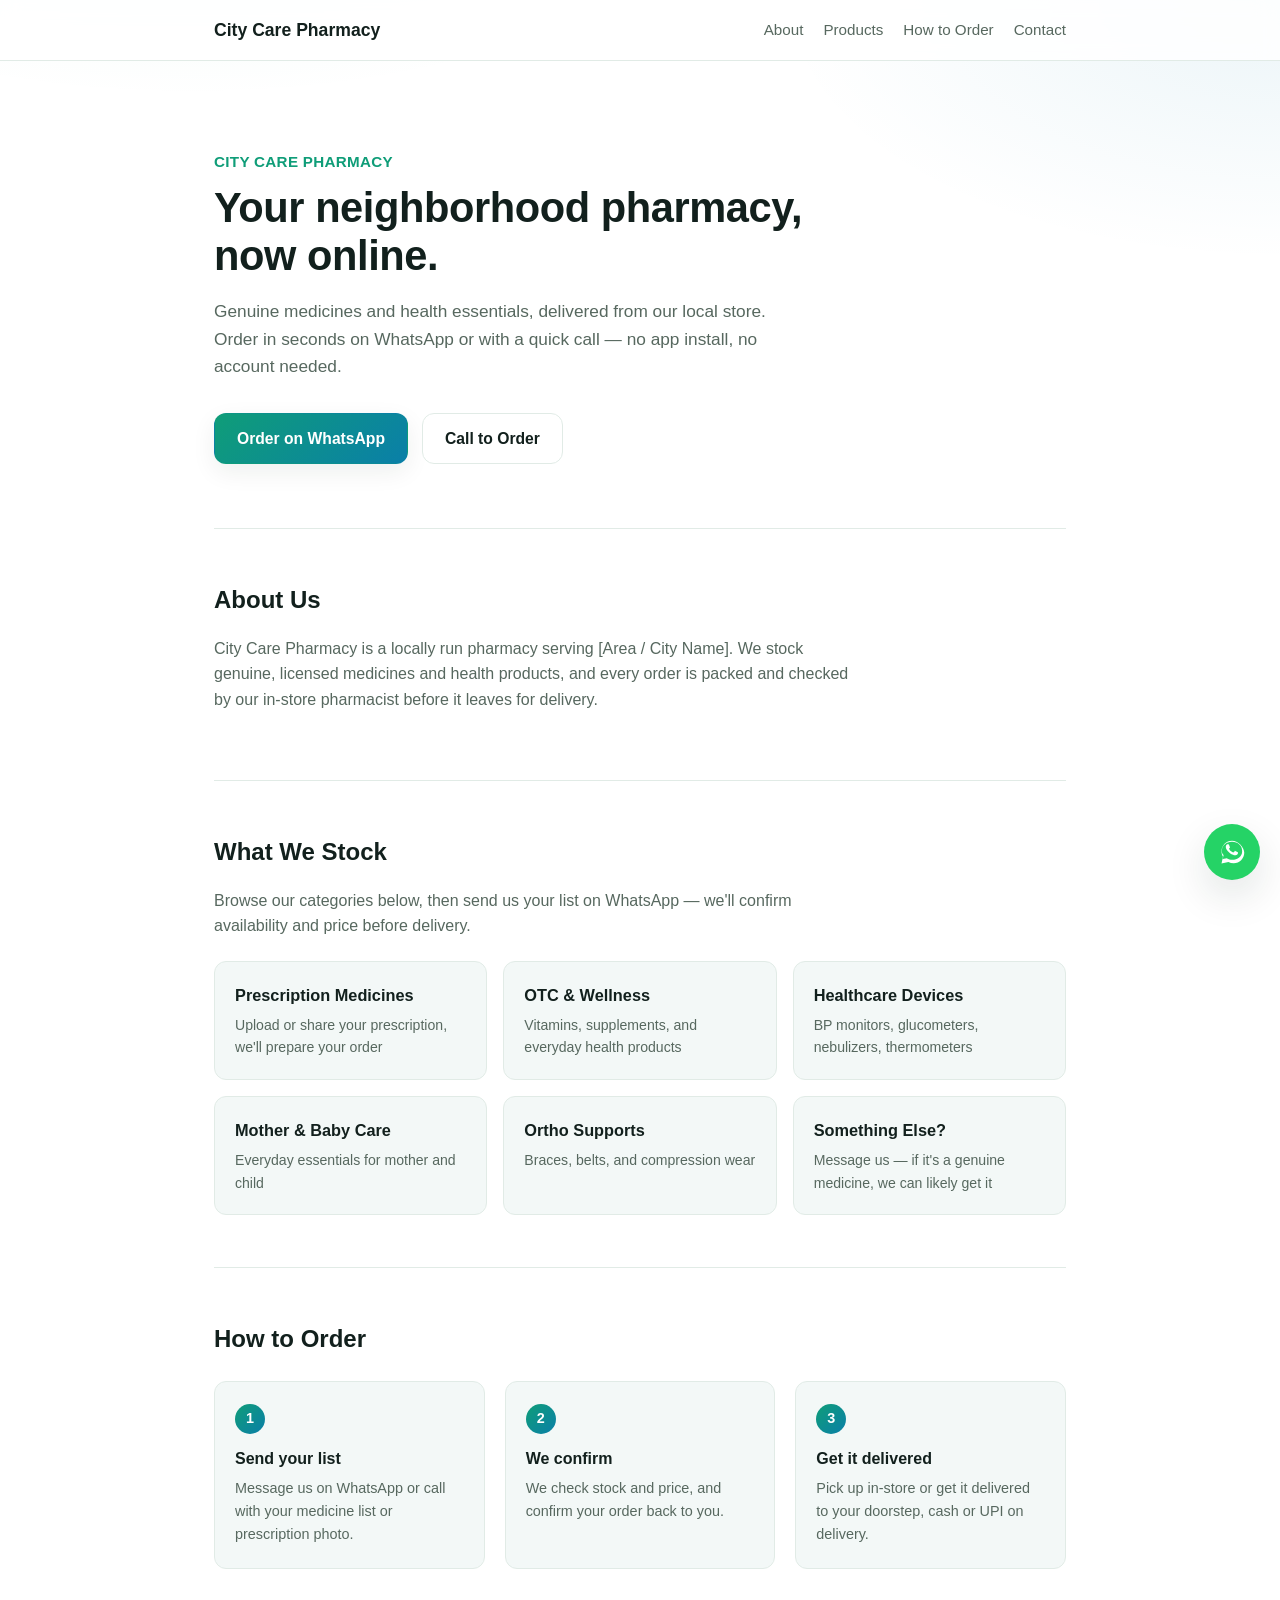
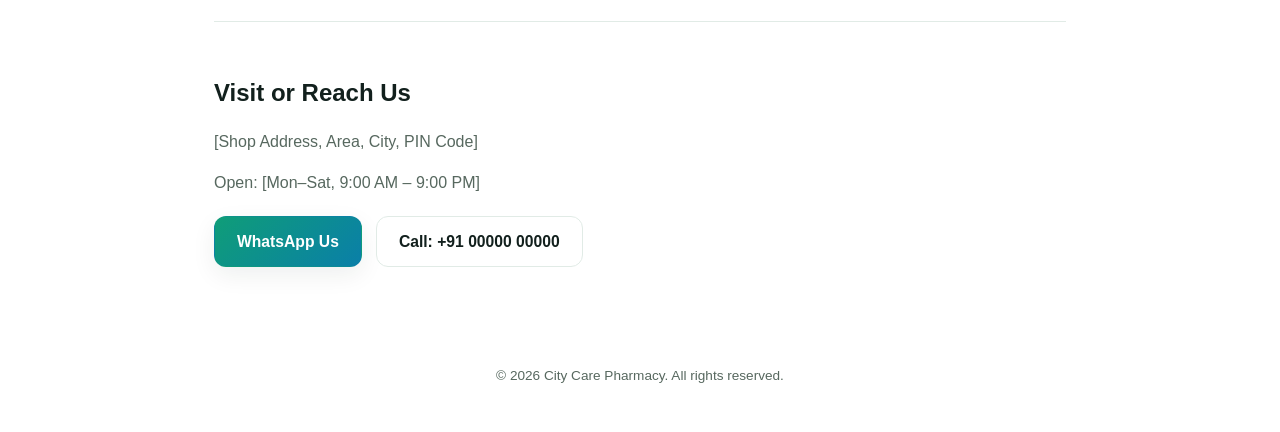
==== pharmacy-shop/index.html @ 2f000923 "Add draft pharmacy shop website for client preview" ====
<!DOCTYPE html>
<html lang="en">
<head>
<meta charset="UTF-8">
<meta name="viewport" content="width=device-width, initial-scale=1.0">
<title>City Care Pharmacy — Medicines & Health Essentials</title>
<meta name="description" content="City Care Pharmacy — order medicines and health essentials via WhatsApp or call. Fast local delivery.">
<link rel="stylesheet" href="style.css">
</head>
<body>

<a href="https://wa.me/910000000000" class="whatsapp-float" target="_blank" rel="noopener" aria-label="Order on WhatsApp">
  <svg viewBox="0 0 32 32" width="28" height="28" fill="currentColor"><path d="M16 3C9.4 3 4 8.4 4 15c0 2.3.6 4.4 1.7 6.3L4 29l7.9-1.6c1.8.9 3.9 1.4 6.1 1.4 6.6 0 12-5.4 12-12S22.6 3 16 3zm0 21.8c-2 0-3.9-.5-5.5-1.5l-.4-.2-4.7 1 1-4.6-.3-.4C4.9 17.8 4.4 16.4 4.4 15 4.4 9 9 4.4 16 4.4S27.6 9 27.6 15 22.6 24.8 16 24.8zm6.1-8.9c-.3-.2-2-1-2.3-1.1-.3-.1-.5-.2-.8.2s-.9 1.1-1.1 1.3-.4.3-.7.1c-.3-.2-1.4-.5-2.7-1.6-1-.9-1.6-2-1.8-2.3-.2-.3 0-.5.1-.6.1-.1.3-.3.5-.5.2-.2.2-.3.3-.5.1-.2.1-.4 0-.6-.1-.2-.8-1.9-1.1-2.6-.3-.7-.6-.6-.8-.6h-.7c-.2 0-.6.1-.9.4-.3.3-1.2 1.1-1.2 2.8s1.2 3.2 1.4 3.5c.2.3 2.4 3.7 5.9 5.1.8.3 1.5.6 2 .7.8.3 1.6.2 2.2.1.7-.1 2-.8 2.2-1.6.3-.8.3-1.5.2-1.6-.1-.2-.3-.3-.6-.4z"/></svg>
</a>

<header class="nav">
  <div class="nav-inner">
    <a href="#top" class="logo">City Care Pharmacy</a>
    <nav>
      <a href="#about">About</a>
      <a href="#categories">Products</a>
      <a href="#order">How to Order</a>
      <a href="#contact">Contact</a>
    </nav>
  </div>
</header>

<main>
  <section id="top" class="hero">
    <p class="eyebrow">City Care Pharmacy</p>
    <h1>Your neighborhood pharmacy, now online.</h1>
    <p class="hero-text">Genuine medicines and health essentials, delivered from our local store. Order in seconds on WhatsApp or with a quick call — no app install, no account needed.</p>
    <div class="hero-actions">
      <a href="https://wa.me/910000000000" class="btn btn-primary" target="_blank" rel="noopener">Order on WhatsApp</a>
      <a href="tel:+910000000000" class="btn btn-ghost">Call to Order</a>
    </div>
  </section>

  <section id="about" class="section">
    <h2>About Us</h2>
    <p>City Care Pharmacy is a locally run pharmacy serving [Area / City Name]. We stock genuine, licensed medicines and health products, and every order is packed and checked by our in-store pharmacist before it leaves for delivery.</p>
  </section>

  <section id="categories" class="section">
    <h2>What We Stock</h2>
    <p>Browse our categories below, then send us your list on WhatsApp — we'll confirm availability and price before delivery.</p>
    <div class="cat-grid">
      <a class="cat-card" href="https://wa.me/910000000000?text=Hi%2C%20I%27d%20like%20to%20order%20prescription%20medicines." target="_blank" rel="noopener">
        <h3>Prescription Medicines</h3>
        <p>Upload or share your prescription, we'll prepare your order</p>
      </a>
      <a class="cat-card" href="https://wa.me/910000000000?text=Hi%2C%20I%27d%20like%20to%20order%20OTC%20%26%20wellness%20products." target="_blank" rel="noopener">
        <h3>OTC & Wellness</h3>
        <p>Vitamins, supplements, and everyday health products</p>
      </a>
      <a class="cat-card" href="https://wa.me/910000000000?text=Hi%2C%20I%27d%20like%20to%20order%20healthcare%20devices." target="_blank" rel="noopener">
        <h3>Healthcare Devices</h3>
        <p>BP monitors, glucometers, nebulizers, thermometers</p>
      </a>
      <a class="cat-card" href="https://wa.me/910000000000?text=Hi%2C%20I%27d%20like%20to%20order%20mother%20%26%20baby%20care%20products." target="_blank" rel="noopener">
        <h3>Mother & Baby Care</h3>
        <p>Everyday essentials for mother and child</p>
      </a>
      <a class="cat-card" href="https://wa.me/910000000000?text=Hi%2C%20I%27d%20like%20to%20order%20orthopedic%20support%20items." target="_blank" rel="noopener">
        <h3>Ortho Supports</h3>
        <p>Braces, belts, and compression wear</p>
      </a>
      <a class="cat-card" href="https://wa.me/910000000000?text=Hi%2C%20I%20have%20a%20different%20product%20in%20mind." target="_blank" rel="noopener">
        <h3>Something Else?</h3>
        <p>Message us — if it's a genuine medicine, we can likely get it</p>
      </a>
    </div>
  </section>

  <section id="order" class="section">
    <h2>How to Order</h2>
    <div class="steps">
      <div class="step">
        <span class="step-num">1</span>
        <h3>Send your list</h3>
        <p>Message us on WhatsApp or call with your medicine list or prescription photo.</p>
      </div>
      <div class="step">
        <span class="step-num">2</span>
        <h3>We confirm</h3>
        <p>We check stock and price, and confirm your order back to you.</p>
      </div>
      <div class="step">
        <span class="step-num">3</span>
        <h3>Get it delivered</h3>
        <p>Pick up in-store or get it delivered to your doorstep, cash or UPI on delivery.</p>
      </div>
    </div>
  </section>

  <section id="contact" class="section contact">
    <h2>Visit or Reach Us</h2>
    <p>[Shop Address, Area, City, PIN Code]</p>
    <p>Open: [Mon–Sat, 9:00 AM – 9:00 PM]</p>
    <div class="hero-actions">
      <a href="https://wa.me/910000000000" class="btn btn-primary" target="_blank" rel="noopener">WhatsApp Us</a>
      <a href="tel:+910000000000" class="btn btn-ghost">Call: +91 00000 00000</a>
    </div>
  </section>
</main>

<footer class="footer">
  <p>&copy; <span id="year"></span> City Care Pharmacy. All rights reserved.</p>
</footer>

<script src="script.js"></script>
</body>
</html>
---- pharmacy-shop/style.css ----
:root {
  --bg: #ffffff;
  --bg-alt: #f3f8f7;
  --text: #12201d;
  --text-muted: #57685f;
  --accent: #0f9d78;
  --accent-2: #0a7fa8;
  --accent-text: #ffffff;
  --border: #e1ebe6;
  --radius: 12px;
  --shadow: 0 8px 24px rgba(15, 40, 30, 0.07);
  --shadow-lg: 0 16px 40px rgba(15, 40, 30, 0.12);
}

@media (prefers-color-scheme: dark) {
  :root {
    --bg: #0e1512;
    --bg-alt: #16201c;
    --text: #eef4f1;
    --text-muted: #9fb0a8;
    --accent: #2ad4a0;
    --accent-2: #3fb8e6;
    --accent-text: #0e1512;
    --border: #253028;
    --shadow: 0 8px 24px rgba(0, 0, 0, 0.35);
    --shadow-lg: 0 16px 40px rgba(0, 0, 0, 0.45);
  }
}

* { box-sizing: border-box; }

html { scroll-behavior: smooth; }

body {
  margin: 0;
  font-family: -apple-system, BlinkMacSystemFont, "Segoe UI", Roboto, Helvetica, Arial, sans-serif;
  background:
    radial-gradient(600px 300px at 15% -10%, color-mix(in srgb, var(--accent) 10%, transparent), transparent),
    radial-gradient(500px 260px at 100% 0%, color-mix(in srgb, var(--accent-2) 8%, transparent), transparent),
    var(--bg);
  color: var(--text);
  line-height: 1.6;
}

a { color: var(--accent); text-decoration: none; transition: color 0.2s ease; }

.nav {
  position: sticky;
  top: 0;
  background: color-mix(in srgb, var(--bg) 85%, transparent);
  backdrop-filter: blur(10px);
  border-bottom: 1px solid var(--border);
  z-index: 10;
}

.nav-inner {
  max-width: 900px;
  margin: 0 auto;
  padding: 16px 24px;
  display: flex;
  justify-content: space-between;
  align-items: center;
  flex-wrap: wrap;
  gap: 10px;
}

.logo {
  font-weight: 700;
  font-size: 1.1rem;
  color: var(--text);
}

.nav nav { display: flex; gap: 20px; flex-wrap: wrap; }

.nav nav a {
  position: relative;
  color: var(--text-muted);
  font-size: 0.95rem;
}

.nav nav a:hover { color: var(--text); }

main {
  max-width: 900px;
  margin: 0 auto;
  padding: 0 24px;
}

.hero {
  padding: 88px 0 64px;
  animation: fade-up 0.7s ease both;
}

.eyebrow {
  display: inline-block;
  color: var(--accent);
  font-weight: 700;
  margin: 0 0 10px;
  font-size: 0.95rem;
  letter-spacing: 0.02em;
  text-transform: uppercase;
}

.hero h1 {
  font-size: 2.6rem;
  margin: 0 0 18px;
  line-height: 1.15;
  letter-spacing: -0.01em;
  max-width: 640px;
}

.hero-text {
  max-width: 560px;
  color: var(--text-muted);
  font-size: 1.08rem;
  margin: 0 0 32px;
}

.hero-actions { display: flex; gap: 14px; flex-wrap: wrap; }

.btn {
  display: inline-block;
  padding: 12px 22px;
  border-radius: var(--radius);
  font-weight: 600;
  font-size: 0.98rem;
  border: 1px solid transparent;
  transition: transform 0.2s ease, box-shadow 0.2s ease;
}

.btn-primary {
  background: linear-gradient(135deg, var(--accent), var(--accent-2));
  color: var(--accent-text);
  box-shadow: var(--shadow);
}

.btn-primary:hover { transform: translateY(-2px); box-shadow: var(--shadow-lg); }

.btn-ghost { border-color: var(--border); color: var(--text); background: var(--bg); }

.btn-ghost:hover { transform: translateY(-2px); border-color: var(--accent); color: var(--accent); }

.section {
  padding: 52px 0;
  border-top: 1px solid var(--border);
  animation: fade-up 0.7s ease both;
}

.section h2 { font-size: 1.5rem; margin: 0 0 14px; }

.section > p { color: var(--text-muted); max-width: 640px; }

.cat-grid {
  display: grid;
  grid-template-columns: repeat(auto-fill, minmax(220px, 1fr));
  gap: 16px;
  margin-top: 22px;
}

.cat-card {
  display: block;
  background: var(--bg-alt);
  border: 1px solid var(--border);
  border-radius: var(--radius);
  padding: 20px;
  color: var(--text);
  transition: transform 0.2s ease, box-shadow 0.2s ease, border-color 0.2s ease;
}

.cat-card:hover {
  transform: translateY(-3px);
  box-shadow: var(--shadow);
  border-color: var(--accent);
}

.cat-card h3 { margin: 0 0 6px; font-size: 1.02rem; }

.cat-card p { margin: 0; font-size: 0.88rem; color: var(--text-muted); }

.steps {
  display: grid;
  grid-template-columns: repeat(auto-fit, minmax(200px, 1fr));
  gap: 20px;
  margin-top: 22px;
}

.step {
  background: var(--bg-alt);
  border: 1px solid var(--border);
  border-radius: var(--radius);
  padding: 22px 20px;
}

.step-num {
  display: inline-flex;
  align-items: center;
  justify-content: center;
  width: 30px;
  height: 30px;
  border-radius: 50%;
  background: linear-gradient(135deg, var(--accent), var(--accent-2));
  color: var(--accent-text);
  font-weight: 700;
  font-size: 0.9rem;
  margin-bottom: 12px;
}

.step h3 { margin: 0 0 6px; font-size: 1rem; }

.step p { margin: 0; font-size: 0.9rem; color: var(--text-muted); }

.contact .btn { margin-top: 4px; }

.footer {
  text-align: center;
  color: var(--text-muted);
  font-size: 0.85rem;
  padding: 32px 24px;
}

.whatsapp-float {
  position: fixed;
  right: 20px;
  bottom: 20px;
  width: 56px;
  height: 56px;
  border-radius: 50%;
  background: #25d366;
  color: #ffffff;
  display: flex;
  align-items: center;
  justify-content: center;
  box-shadow: var(--shadow-lg);
  z-index: 20;
  transition: transform 0.2s ease;
}

.whatsapp-float:hover { transform: scale(1.08); }

@keyframes fade-up {
  from { opacity: 0; transform: translateY(14px); }
  to { opacity: 1; transform: translateY(0); }
}

@media (prefers-reduced-motion: reduce) {
  .hero, .section { animation: none; }
}

@media (max-width: 560px) {
  .hero h1 { font-size: 2rem; }
  .nav nav { gap: 12px; }
}
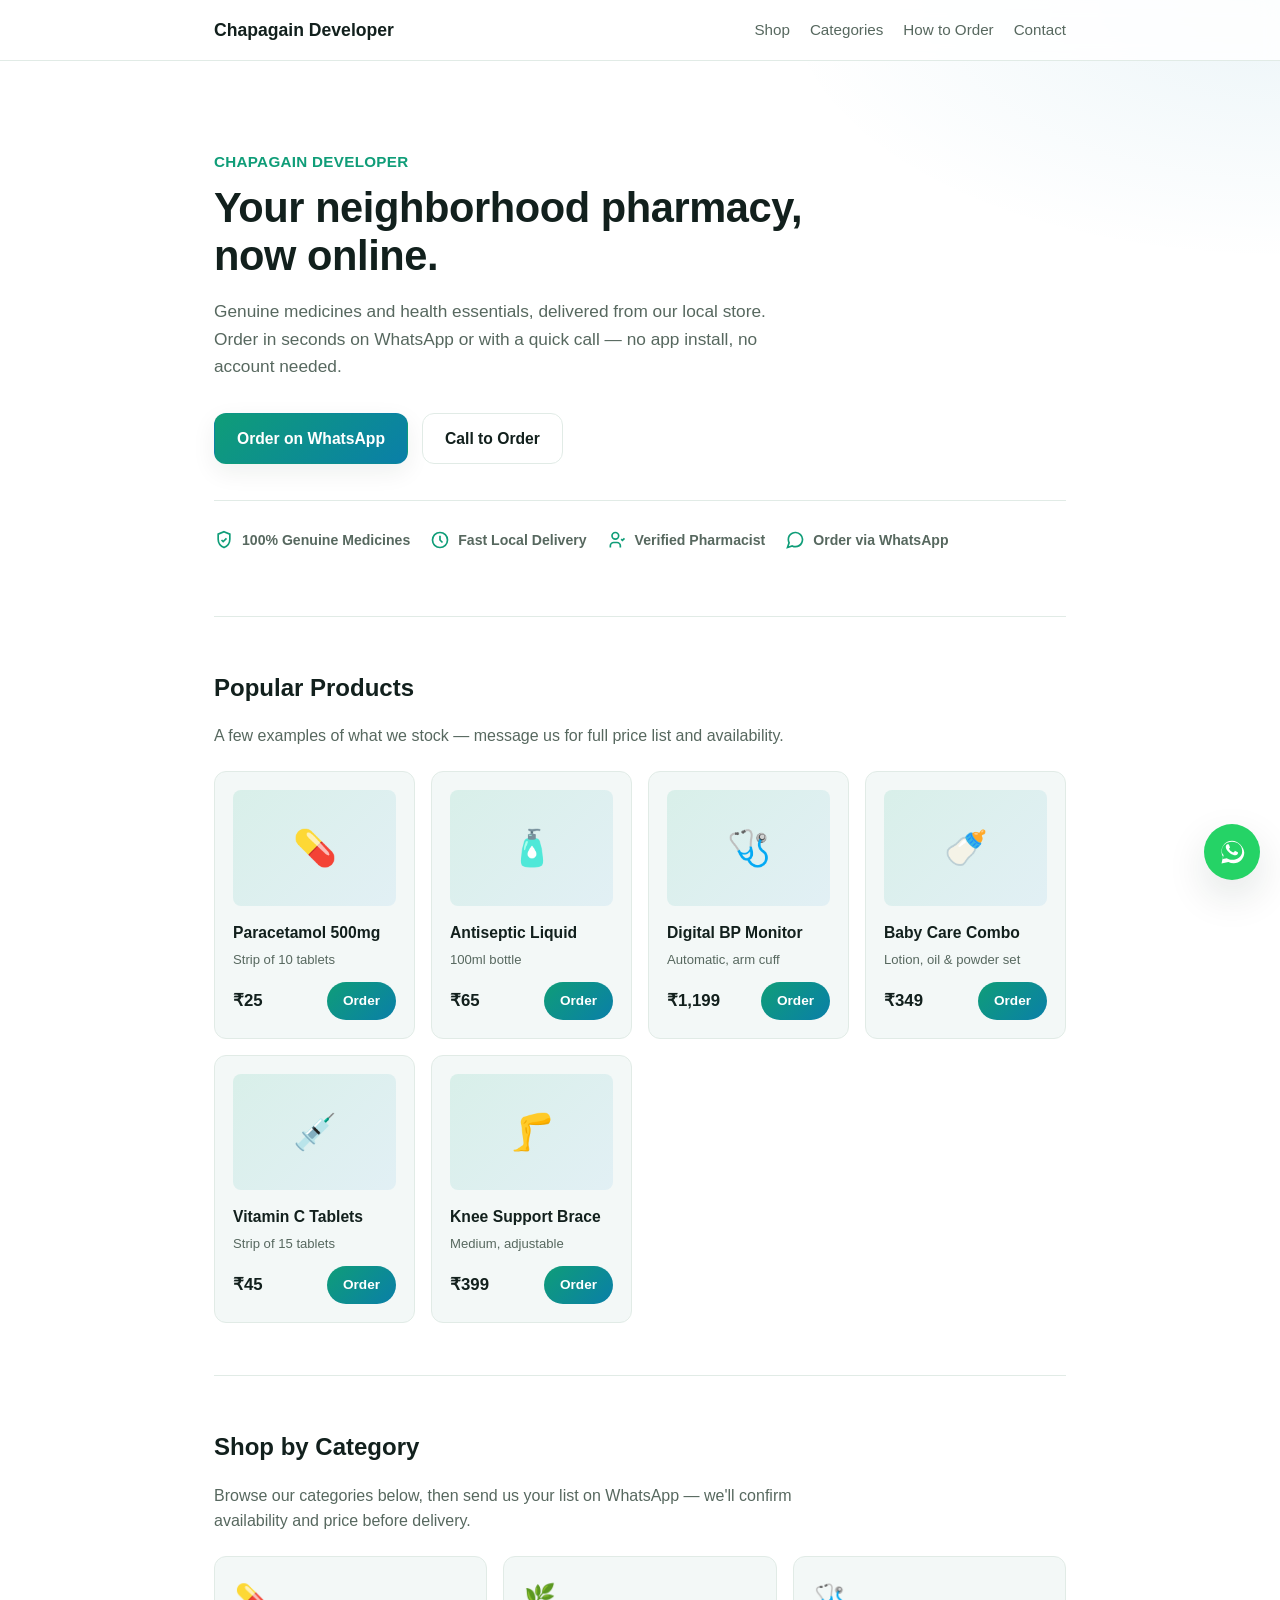
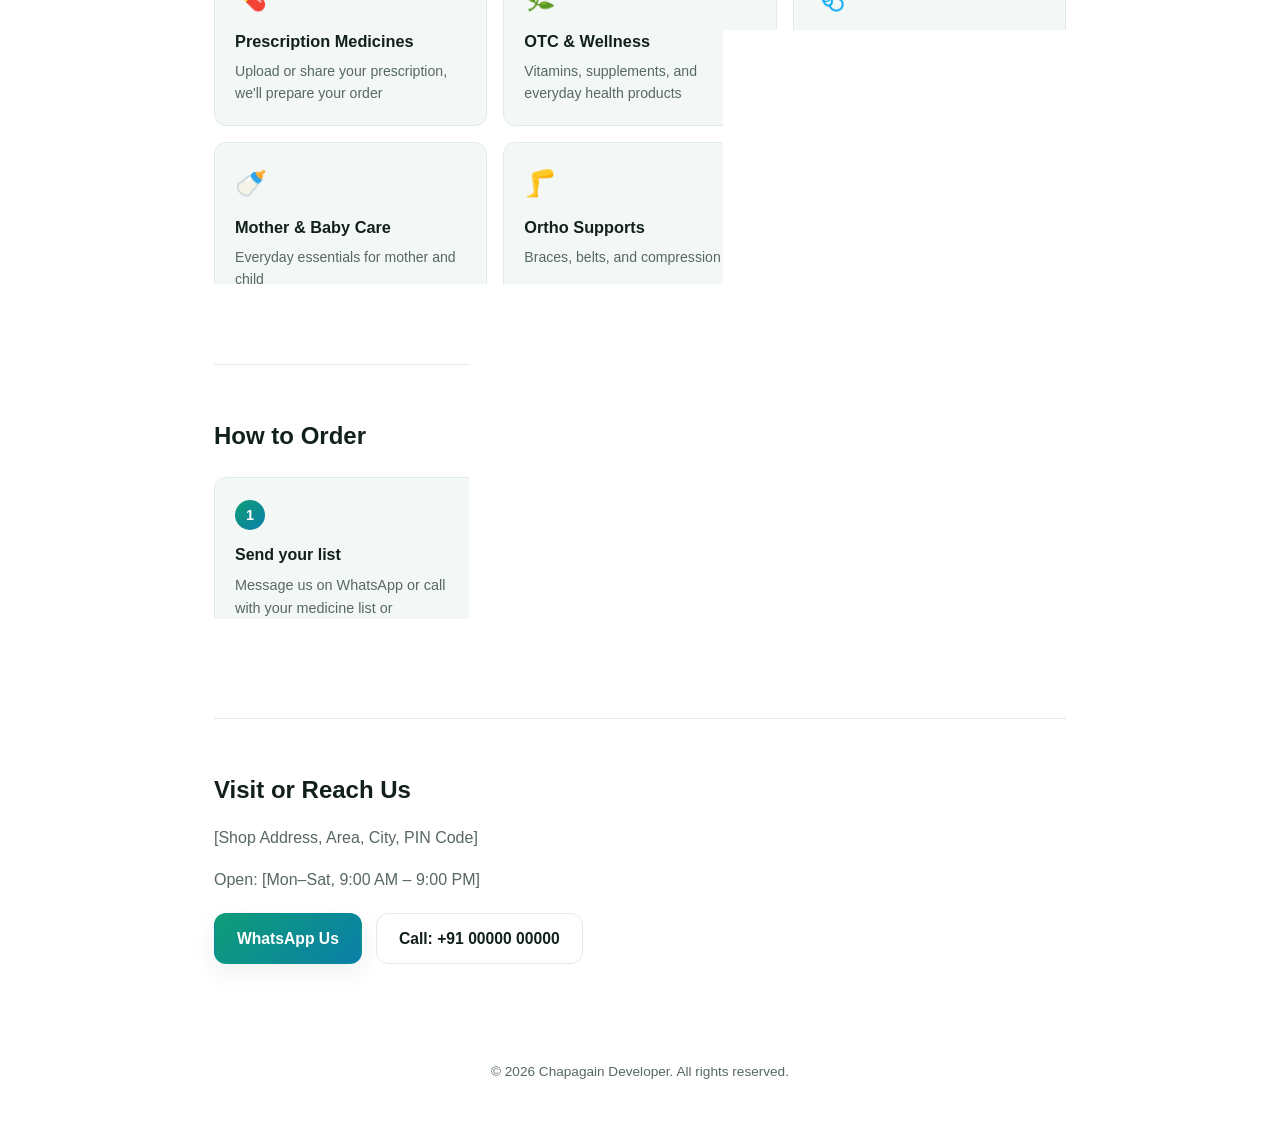
==== commit 1ad0cf63: "Redesign pharmacy draft as e-commerce style with product grid, trust badges" ====
--- a/pharmacy-shop/index.html
+++ b/pharmacy-shop/index.html
@@ -3,8 +3,8 @@
 <head>
 <meta charset="UTF-8">
 <meta name="viewport" content="width=device-width, initial-scale=1.0">
-<title>City Care Pharmacy — Medicines & Health Essentials</title>
-<meta name="description" content="City Care Pharmacy — order medicines and health essentials via WhatsApp or call. Fast local delivery.">
+<title>Chapagain Developer — Medicines & Health Essentials</title>
+<meta name="description" content="Chapagain Developer — order medicines and health essentials via WhatsApp or call. Fast local delivery.">
 <link rel="stylesheet" href="style.css">
 </head>
 <body>
@@ -15,10 +15,10 @@
 
 <header class="nav">
   <div class="nav-inner">
-    <a href="#top" class="logo">City Care Pharmacy</a>
+    <a href="#top" class="logo">Chapagain Developer</a>
     <nav>
-      <a href="#about">About</a>
-      <a href="#categories">Products</a>
+      <a href="#products">Shop</a>
+      <a href="#categories">Categories</a>
       <a href="#order">How to Order</a>
       <a href="#contact">Contact</a>
     </nav>
@@ -27,45 +27,125 @@
 
 <main>
   <section id="top" class="hero">
-    <p class="eyebrow">City Care Pharmacy</p>
+    <p class="eyebrow">Chapagain Developer</p>
     <h1>Your neighborhood pharmacy, now online.</h1>
     <p class="hero-text">Genuine medicines and health essentials, delivered from our local store. Order in seconds on WhatsApp or with a quick call — no app install, no account needed.</p>
     <div class="hero-actions">
       <a href="https://wa.me/910000000000" class="btn btn-primary" target="_blank" rel="noopener">Order on WhatsApp</a>
       <a href="tel:+910000000000" class="btn btn-ghost">Call to Order</a>
     </div>
+    <div class="trust-row">
+      <div class="trust-item">
+        <svg viewBox="0 0 24 24" width="20" height="20" fill="none" stroke="currentColor" stroke-width="2"><path d="M12 2l7 3v6c0 5-3.5 8.5-7 10-3.5-1.5-7-5-7-10V5l7-3z"/><path d="M9 12l2 2 4-4"/></svg>
+        <span>100% Genuine Medicines</span>
+      </div>
+      <div class="trust-item">
+        <svg viewBox="0 0 24 24" width="20" height="20" fill="none" stroke="currentColor" stroke-width="2"><circle cx="12" cy="12" r="9"/><path d="M12 7v5l3 3"/></svg>
+        <span>Fast Local Delivery</span>
+      </div>
+      <div class="trust-item">
+        <svg viewBox="0 0 24 24" width="20" height="20" fill="none" stroke="currentColor" stroke-width="2"><path d="M4 21v-2a4 4 0 0 1 4-4h4a4 4 0 0 1 4 4v2"/><circle cx="10" cy="7" r="4"/><path d="M17 11l1.5 1.5L21 10"/></svg>
+        <span>Verified Pharmacist</span>
+      </div>
+      <div class="trust-item">
+        <svg viewBox="0 0 24 24" width="20" height="20" fill="none" stroke="currentColor" stroke-width="2"><path d="M21 11.5a8.38 8.38 0 0 1-.9 3.8 8.5 8.5 0 0 1-7.6 4.7 8.38 8.38 0 0 1-3.8-.9L3 21l1.9-5.7a8.38 8.38 0 0 1-.9-3.8 8.5 8.5 0 0 1 4.7-7.6 8.38 8.38 0 0 1 3.8-.9h.5a8.48 8.48 0 0 1 8 8v.5z"/></svg>
+        <span>Order via WhatsApp</span>
+      </div>
+    </div>
   </section>
 
-  <section id="about" class="section">
-    <h2>About Us</h2>
-    <p>City Care Pharmacy is a locally run pharmacy serving [Area / City Name]. We stock genuine, licensed medicines and health products, and every order is packed and checked by our in-store pharmacist before it leaves for delivery.</p>
+  <section id="products" class="section">
+    <h2>Popular Products</h2>
+    <p>A few examples of what we stock — message us for full price list and availability.</p>
+    <div class="product-grid">
+      <div class="product-card">
+        <div class="product-thumb">💊</div>
+        <h3>Paracetamol 500mg</h3>
+        <p class="product-meta">Strip of 10 tablets</p>
+        <div class="product-row">
+          <span class="price">₹25</span>
+          <a class="btn-small" href="https://wa.me/910000000000?text=Hi%2C%20I%27d%20like%20to%20order%20Paracetamol%20500mg." target="_blank" rel="noopener">Order</a>
+        </div>
+      </div>
+      <div class="product-card">
+        <div class="product-thumb">🧴</div>
+        <h3>Antiseptic Liquid</h3>
+        <p class="product-meta">100ml bottle</p>
+        <div class="product-row">
+          <span class="price">₹65</span>
+          <a class="btn-small" href="https://wa.me/910000000000?text=Hi%2C%20I%27d%20like%20to%20order%20Antiseptic%20Liquid." target="_blank" rel="noopener">Order</a>
+        </div>
+      </div>
+      <div class="product-card">
+        <div class="product-thumb">🩺</div>
+        <h3>Digital BP Monitor</h3>
+        <p class="product-meta">Automatic, arm cuff</p>
+        <div class="product-row">
+          <span class="price">₹1,199</span>
+          <a class="btn-small" href="https://wa.me/910000000000?text=Hi%2C%20I%27d%20like%20to%20order%20a%20Digital%20BP%20Monitor." target="_blank" rel="noopener">Order</a>
+        </div>
+      </div>
+      <div class="product-card">
+        <div class="product-thumb">🍼</div>
+        <h3>Baby Care Combo</h3>
+        <p class="product-meta">Lotion, oil & powder set</p>
+        <div class="product-row">
+          <span class="price">₹349</span>
+          <a class="btn-small" href="https://wa.me/910000000000?text=Hi%2C%20I%27d%20like%20to%20order%20the%20Baby%20Care%20Combo." target="_blank" rel="noopener">Order</a>
+        </div>
+      </div>
+      <div class="product-card">
+        <div class="product-thumb">💉</div>
+        <h3>Vitamin C Tablets</h3>
+        <p class="product-meta">Strip of 15 tablets</p>
+        <div class="product-row">
+          <span class="price">₹45</span>
+          <a class="btn-small" href="https://wa.me/910000000000?text=Hi%2C%20I%27d%20like%20to%20order%20Vitamin%20C%20Tablets." target="_blank" rel="noopener">Order</a>
+        </div>
+      </div>
+      <div class="product-card">
+        <div class="product-thumb">🦵</div>
+        <h3>Knee Support Brace</h3>
+        <p class="product-meta">Medium, adjustable</p>
+        <div class="product-row">
+          <span class="price">₹399</span>
+          <a class="btn-small" href="https://wa.me/910000000000?text=Hi%2C%20I%27d%20like%20to%20order%20a%20Knee%20Support%20Brace." target="_blank" rel="noopener">Order</a>
+        </div>
+      </div>
+    </div>
   </section>
 
   <section id="categories" class="section">
-    <h2>What We Stock</h2>
+    <h2>Shop by Category</h2>
     <p>Browse our categories below, then send us your list on WhatsApp — we'll confirm availability and price before delivery.</p>
     <div class="cat-grid">
       <a class="cat-card" href="https://wa.me/910000000000?text=Hi%2C%20I%27d%20like%20to%20order%20prescription%20medicines." target="_blank" rel="noopener">
+        <span class="cat-icon">💊</span>
         <h3>Prescription Medicines</h3>
         <p>Upload or share your prescription, we'll prepare your order</p>
       </a>
       <a class="cat-card" href="https://wa.me/910000000000?text=Hi%2C%20I%27d%20like%20to%20order%20OTC%20%26%20wellness%20products." target="_blank" rel="noopener">
+        <span class="cat-icon">🌿</span>
         <h3>OTC & Wellness</h3>
         <p>Vitamins, supplements, and everyday health products</p>
       </a>
       <a class="cat-card" href="https://wa.me/910000000000?text=Hi%2C%20I%27d%20like%20to%20order%20healthcare%20devices." target="_blank" rel="noopener">
+        <span class="cat-icon">🩺</span>
         <h3>Healthcare Devices</h3>
         <p>BP monitors, glucometers, nebulizers, thermometers</p>
       </a>
       <a class="cat-card" href="https://wa.me/910000000000?text=Hi%2C%20I%27d%20like%20to%20order%20mother%20%26%20baby%20care%20products." target="_blank" rel="noopener">
+        <span class="cat-icon">🍼</span>
         <h3>Mother & Baby Care</h3>
         <p>Everyday essentials for mother and child</p>
       </a>
       <a class="cat-card" href="https://wa.me/910000000000?text=Hi%2C%20I%27d%20like%20to%20order%20orthopedic%20support%20items." target="_blank" rel="noopener">
+        <span class="cat-icon">🦵</span>
         <h3>Ortho Supports</h3>
         <p>Braces, belts, and compression wear</p>
       </a>
       <a class="cat-card" href="https://wa.me/910000000000?text=Hi%2C%20I%20have%20a%20different%20product%20in%20mind." target="_blank" rel="noopener">
+        <span class="cat-icon">💬</span>
         <h3>Something Else?</h3>
         <p>Message us — if it's a genuine medicine, we can likely get it</p>
       </a>
@@ -105,7 +185,7 @@
 </main>
 
 <footer class="footer">
-  <p>&copy; <span id="year"></span> City Care Pharmacy. All rights reserved.</p>
+  <p>&copy; <span id="year"></span> Chapagain Developer. All rights reserved.</p>
 </footer>
 
 <script src="script.js"></script>
--- a/pharmacy-shop/style.css
+++ b/pharmacy-shop/style.css
@@ -118,6 +118,26 @@
 
 .hero-actions { display: flex; gap: 14px; flex-wrap: wrap; }
 
+.trust-row {
+  display: flex;
+  flex-wrap: wrap;
+  gap: 20px;
+  margin-top: 36px;
+  padding-top: 28px;
+  border-top: 1px solid var(--border);
+}
+
+.trust-item {
+  display: flex;
+  align-items: center;
+  gap: 8px;
+  color: var(--text-muted);
+  font-size: 0.88rem;
+  font-weight: 600;
+}
+
+.trust-item svg { color: var(--accent); flex-shrink: 0; }
+
 .btn {
   display: inline-block;
   padding: 12px 22px;
@@ -173,9 +193,73 @@
   border-color: var(--accent);
 }
 
+.cat-icon {
+  display: block;
+  font-size: 1.6rem;
+  margin-bottom: 10px;
+}
+
 .cat-card h3 { margin: 0 0 6px; font-size: 1.02rem; }
 
 .cat-card p { margin: 0; font-size: 0.88rem; color: var(--text-muted); }
+
+.product-grid {
+  display: grid;
+  grid-template-columns: repeat(auto-fill, minmax(200px, 1fr));
+  gap: 16px;
+  margin-top: 22px;
+}
+
+.product-card {
+  background: var(--bg-alt);
+  border: 1px solid var(--border);
+  border-radius: var(--radius);
+  padding: 18px;
+  transition: transform 0.2s ease, box-shadow 0.2s ease;
+}
+
+.product-card:hover {
+  transform: translateY(-3px);
+  box-shadow: var(--shadow);
+}
+
+.product-thumb {
+  width: 100%;
+  aspect-ratio: 1.4 / 1;
+  border-radius: 8px;
+  background: linear-gradient(135deg, color-mix(in srgb, var(--accent) 16%, var(--bg)), color-mix(in srgb, var(--accent-2) 12%, var(--bg)));
+  display: flex;
+  align-items: center;
+  justify-content: center;
+  font-size: 2.2rem;
+  margin-bottom: 14px;
+}
+
+.product-card h3 { margin: 0 0 4px; font-size: 0.98rem; }
+
+.product-meta { margin: 0 0 12px; font-size: 0.82rem; color: var(--text-muted); }
+
+.product-row {
+  display: flex;
+  align-items: center;
+  justify-content: space-between;
+  gap: 10px;
+}
+
+.price { font-weight: 700; font-size: 1.05rem; }
+
+.btn-small {
+  display: inline-block;
+  padding: 8px 16px;
+  border-radius: 999px;
+  background: linear-gradient(135deg, var(--accent), var(--accent-2));
+  color: var(--accent-text);
+  font-weight: 600;
+  font-size: 0.85rem;
+  transition: transform 0.2s ease, box-shadow 0.2s ease;
+}
+
+.btn-small:hover { transform: translateY(-2px); box-shadow: var(--shadow); color: var(--accent-text); }
 
 .steps {
   display: grid;
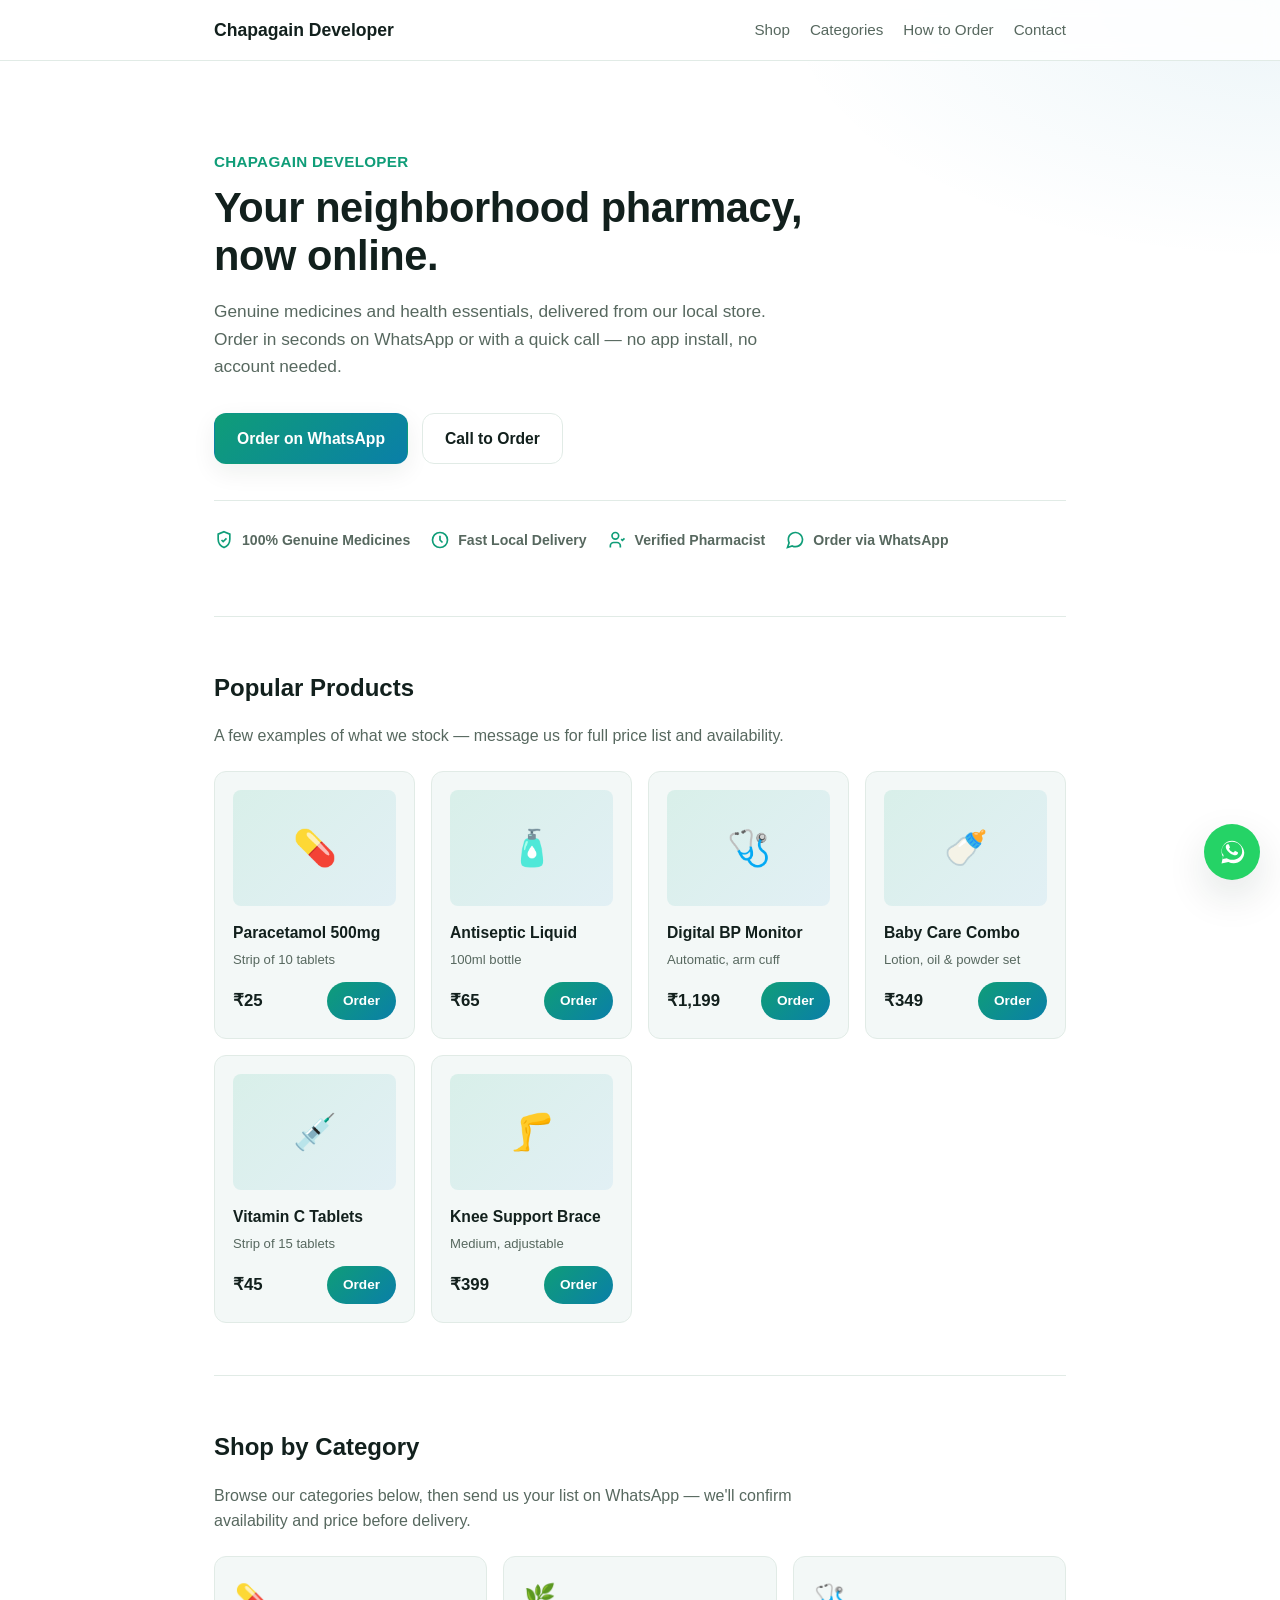
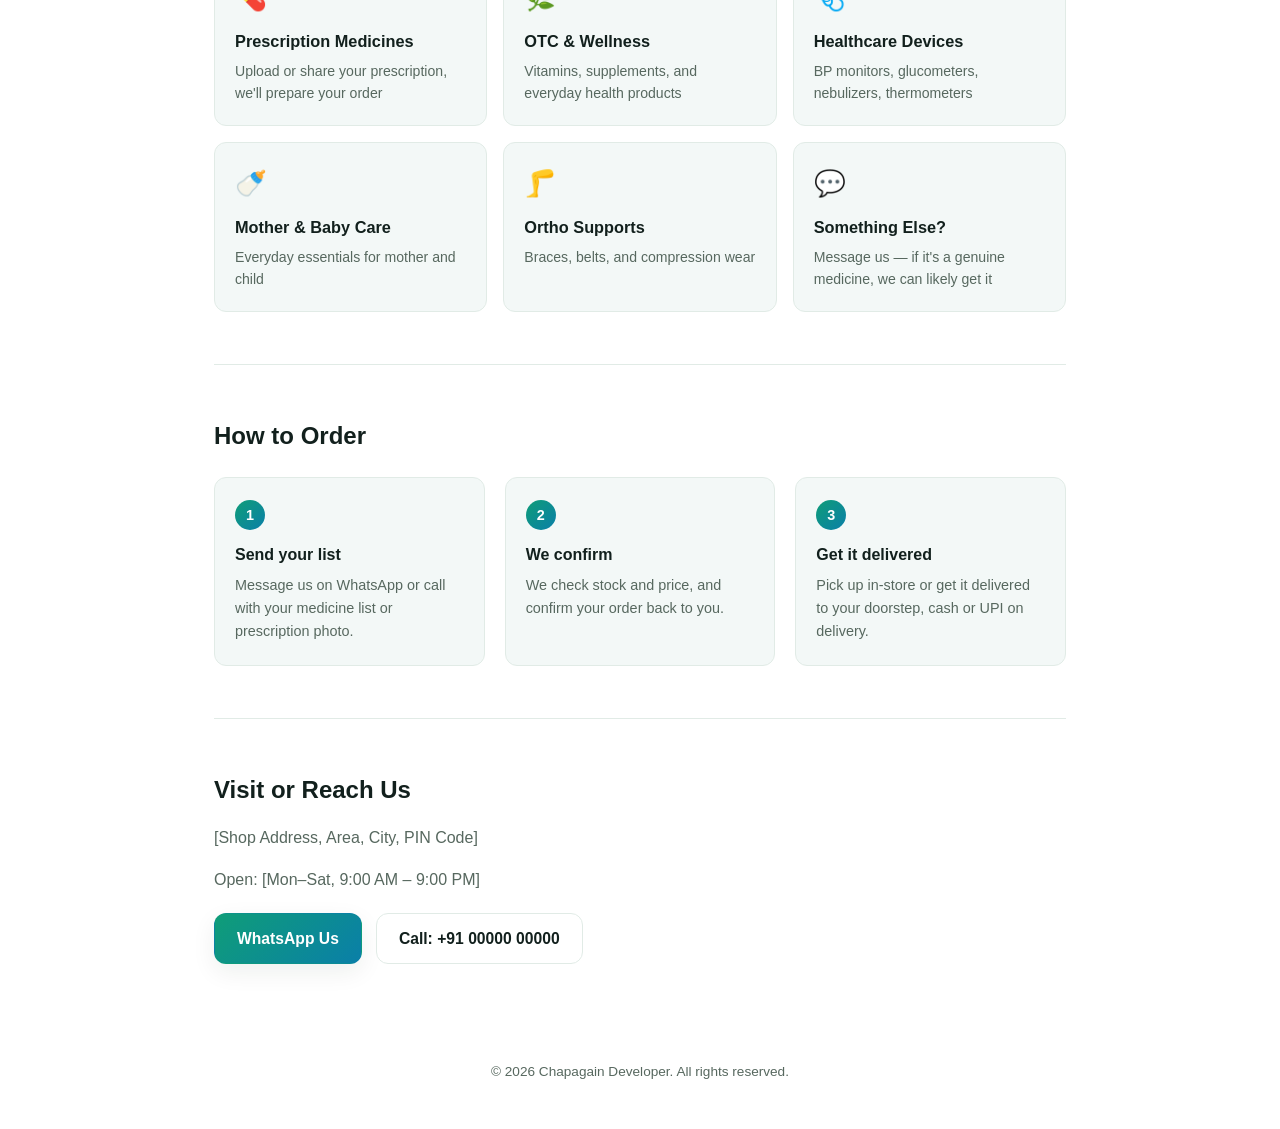
==== commit 01bee3cc: "Make pharmacy site installable as a PWA (manifest, service worker, icons)" ====
--- a/pharmacy-shop/index.html
+++ b/pharmacy-shop/index.html
@@ -5,6 +5,10 @@
 <meta name="viewport" content="width=device-width, initial-scale=1.0">
 <title>Chapagain Developer — Medicines & Health Essentials</title>
 <meta name="description" content="Chapagain Developer — order medicines and health essentials via WhatsApp or call. Fast local delivery.">
+<link rel="manifest" href="manifest.json">
+<meta name="theme-color" content="#0f9d78">
+<link rel="icon" type="image/png" href="assets/icon-192.png">
+<link rel="apple-touch-icon" href="assets/icon-192.png">
 <link rel="stylesheet" href="style.css">
 </head>
 <body>
@@ -189,5 +193,10 @@
 </footer>
 
 <script src="script.js"></script>
+<script>
+  if ("serviceWorker" in navigator) {
+    navigator.serviceWorker.register("sw.js");
+  }
+</script>
 </body>
 </html>
